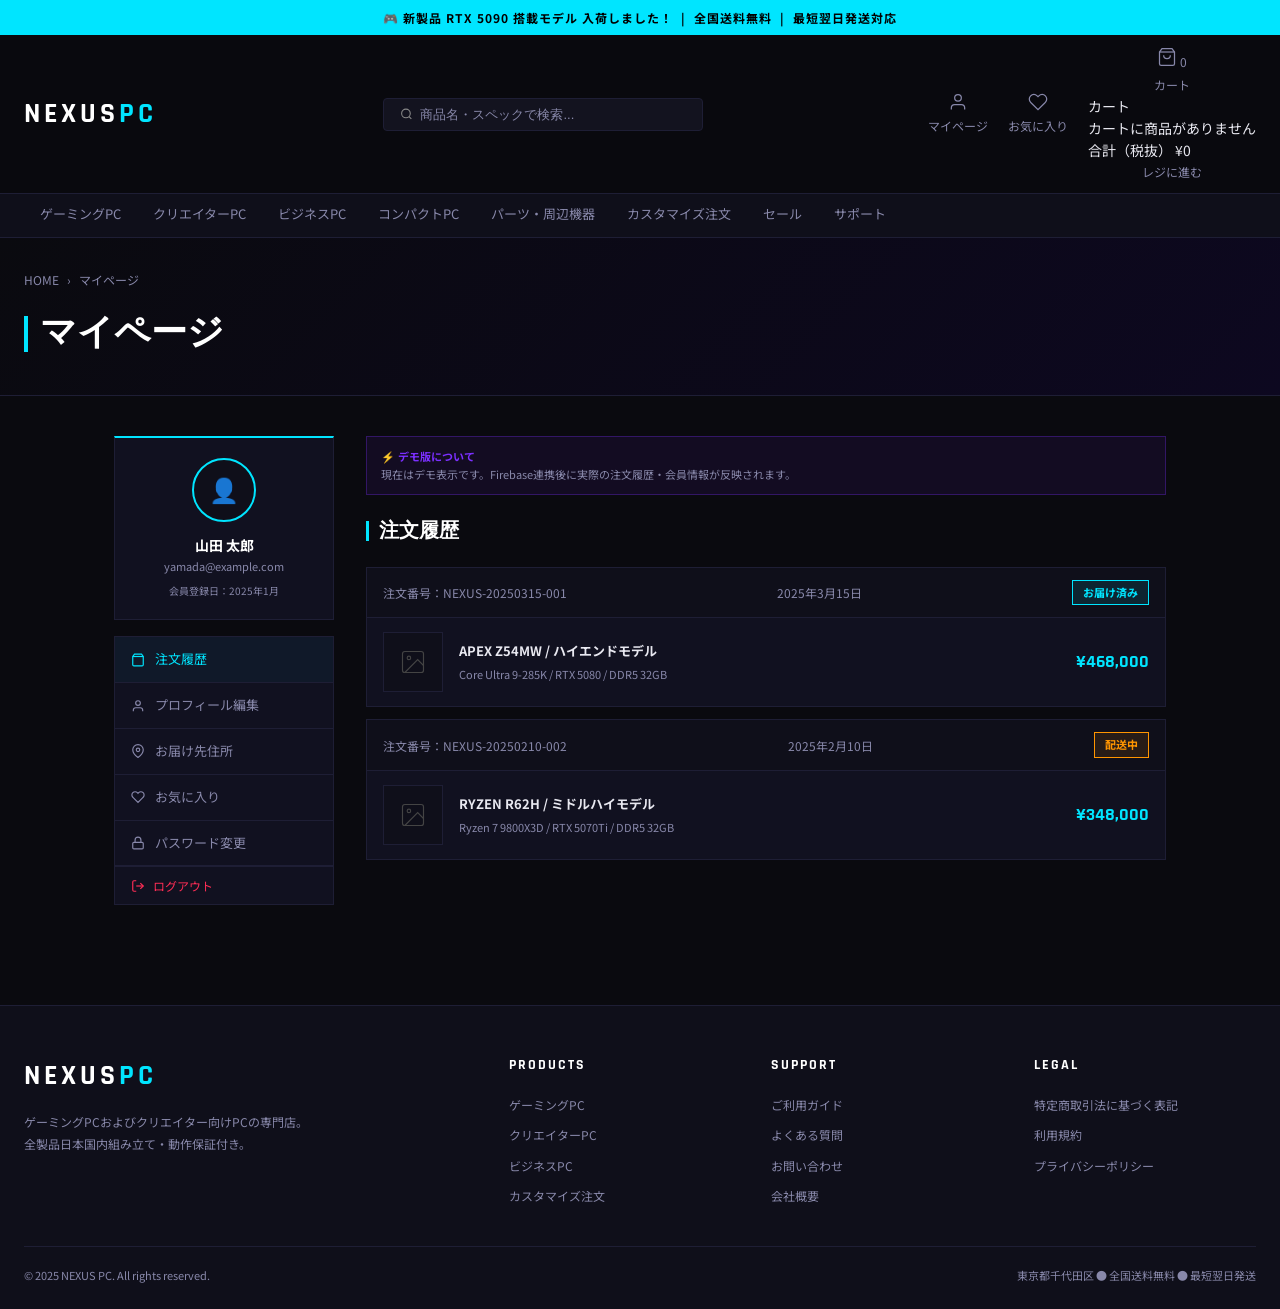
==== mypage.html @ f4cec26b "Add files via upload" ====
<!DOCTYPE html>
<html lang="ja">
<head>
<meta charset="UTF-8">
<meta name="viewport" content="width=device-width, initial-scale=1.0">
<title>マイページ | NEXUS PC</title>
<link href="https://fonts.googleapis.com/css2?family=Rajdhani:wght@500;600;700&family=Noto+Sans+JP:wght@300;400;500;700&display=swap" rel="stylesheet">
<link rel="stylesheet" href="common.css">
<style>
  .mypage-layout {
    max-width: 1100px; margin: 0 auto; padding: 40px 24px;
    display: grid; grid-template-columns: 220px 1fr; gap: 32px;
    align-items: flex-start;
  }

  /* サイドバー */
  .mypage-sidebar { position: sticky; top: 90px; }
  .user-card {
    background: var(--card); border: 1px solid var(--border);
    border-top: 2px solid var(--accent); padding: 20px; margin-bottom: 16px;
    text-align: center;
  }
  .user-avatar {
    width: 64px; height: 64px; border-radius: 50%;
    background: var(--bg2); border: 2px solid var(--accent);
    display: flex; align-items: center; justify-content: center;
    margin: 0 auto 12px; font-size: 24px;
  }
  .user-name { font-size: 14px; font-weight: 700; color: var(--white); margin-bottom: 2px; }
  .user-email { font-size: 11px; color: var(--text2); }
  .user-since { font-size: 10px; color: var(--text2); margin-top: 8px; }

  .mypage-nav { background: var(--card); border: 1px solid var(--border); }
  .nav-item {
    display: flex; align-items: center; gap: 10px;
    padding: 12px 16px; font-size: 13px; color: var(--text2);
    cursor: pointer; border-bottom: 1px solid var(--border);
    transition: all 0.15s; text-decoration: none;
  }
  .nav-item:last-child { border-bottom: none; }
  .nav-item:hover, .nav-item.active { color: var(--accent); background: rgba(0,229,255,0.04); }
  .nav-item svg { flex-shrink: 0; }

  /* メインコンテンツ */
  .mypage-main {}
  .mypage-section { display: none; }
  .mypage-section.active { display: block; }

  .section-title {
    font-family: 'Rajdhani', sans-serif; font-size: 20px; font-weight: 700;
    color: var(--white); margin-bottom: 20px; display: flex; align-items: center; gap: 10px;
  }
  .section-title::before { content: ''; width: 3px; height: 20px; background: var(--accent); display: block; }

  /* 注文履歴 */
  .order-card {
    background: var(--card); border: 1px solid var(--border);
    margin-bottom: 12px; overflow: hidden;
  }
  .order-header {
    display: flex; justify-content: space-between; align-items: center;
    padding: 12px 16px; background: var(--bg2); border-bottom: 1px solid var(--border);
    flex-wrap: wrap; gap: 8px;
  }
  .order-num { font-size: 12px; color: var(--text2); }
  .order-date { font-size: 12px; color: var(--text2); }
  .order-status {
    font-size: 11px; font-weight: 700; padding: 3px 10px;
  }
  .order-status.delivered { background: rgba(0,229,255,0.1); color: var(--accent); border: 1px solid var(--accent); }
  .order-status.shipping { background: rgba(255,149,0,0.1); color: #ff9500; border: 1px solid #ff9500; }
  .order-status.processing { background: rgba(123,47,255,0.1); color: #7b2fff; border: 1px solid #7b2fff; }

  .order-body { padding: 14px 16px; display: flex; gap: 16px; align-items: center; }
  .order-img {
    width: 60px; height: 60px; background: var(--bg2);
    border: 1px solid var(--border); flex-shrink: 0;
    display: flex; align-items: center; justify-content: center;
  }
  .order-info { flex: 1; }
  .order-name { font-size: 13px; font-weight: 700; color: var(--text); margin-bottom: 4px; }
  .order-spec { font-size: 11px; color: var(--text2); }
  .order-price { font-family: 'Rajdhani', sans-serif; font-size: 18px; font-weight: 700; color: var(--accent); }

  /* プロフィール編集 */
  .form-group { margin-bottom: 18px; }
  .form-label { display: block; font-size: 11px; font-weight: 700; color: var(--text2); margin-bottom: 6px; letter-spacing: 1px; text-transform: uppercase; }
  .form-input {
    width: 100%; background: var(--bg3); border: 1px solid var(--border);
    color: var(--text); font-size: 13px; padding: 10px 14px;
    outline: none; transition: border-color 0.2s; font-family: 'Noto Sans JP', sans-serif;
  }
  .form-input:focus { border-color: var(--accent); }
  .form-row { display: grid; grid-template-columns: 1fr 1fr; gap: 16px; }
  .btn-save {
    background: var(--accent); color: #000; border: none;
    font-size: 13px; font-weight: 700; padding: 11px 28px;
    cursor: pointer; transition: background 0.2s;
    clip-path: polygon(8px 0%, 100% 0%, calc(100% - 8px) 100%, 0% 100%);
  }
  .btn-save:hover { background: #33ecff; }

  /* お気に入り */
  .fav-grid { display: grid; grid-template-columns: repeat(3, 1fr); gap: 12px; }
  .fav-card {
    background: var(--card); border: 1px solid var(--border);
    padding: 14px; cursor: pointer; transition: all 0.2s;
  }
  .fav-card:hover { border-color: rgba(0,229,255,0.3); }
  .fav-img {
    width: 100%; height: 100px; background: var(--bg2);
    display: flex; align-items: center; justify-content: center;
    margin-bottom: 10px;
  }
  .fav-name { font-size: 12px; font-weight: 700; color: var(--text); margin-bottom: 4px; }
  .fav-price { font-family: 'Rajdhani', sans-serif; font-size: 16px; font-weight: 700; color: var(--accent); }

  /* デモバナー */
  .demo-note {
    background: rgba(123,47,255,0.08); border: 1px solid rgba(123,47,255,0.3);
    padding: 10px 14px; font-size: 11px; color: var(--text2); margin-bottom: 20px; line-height: 1.7;
  }
  .demo-note strong { color: #7b2fff; }

  .logout-btn {
    display: flex; align-items: center; gap: 8px;
    width: 100%; background: transparent; color: var(--accent3);
    font-size: 12px; padding: 10px 16px; border: none; border-top: 1px solid var(--border);
    cursor: pointer; transition: background 0.15s; font-family: 'Noto Sans JP', sans-serif;
  }
  .logout-btn:hover { background: rgba(255,45,85,0.05); }
</style>
</head>
<body>
<div id="header-mount"></div>

<div class="page-hero" style="padding:32px 24px;">
  <div class="page-hero-inner">
    <div class="breadcrumb"><a href="index.html">HOME</a><span>›</span>マイページ</div>
    <div class="page-title">マイページ</div>
  </div>
</div>

<div class="mypage-layout">

  <!-- サイドバー -->
  <aside class="mypage-sidebar">
    <div class="user-card">
      <div class="user-avatar">👤</div>
      <div class="user-name">山田 太郎</div>
      <div class="user-email">yamada@example.com</div>
      <div class="user-since">会員登録日：2025年1月</div>
    </div>

    <nav class="mypage-nav">
      <a class="nav-item active" onclick="showSection('orders', this)">
        <svg width="14" height="14" fill="none" stroke="currentColor" stroke-width="2" viewBox="0 0 24 24"><path d="M6 2L3 6v14a2 2 0 0 0 2 2h14a2 2 0 0 0 2-2V6l-3-4z"/><line x1="3" y1="6" x2="21" y2="6"/></svg>
        注文履歴
      </a>
      <a class="nav-item" onclick="showSection('profile', this)">
        <svg width="14" height="14" fill="none" stroke="currentColor" stroke-width="2" viewBox="0 0 24 24"><path d="M20 21v-2a4 4 0 0 0-4-4H8a4 4 0 0 0-4 4v2"/><circle cx="12" cy="7" r="4"/></svg>
        プロフィール編集
      </a>
      <a class="nav-item" onclick="showSection('address', this)">
        <svg width="14" height="14" fill="none" stroke="currentColor" stroke-width="2" viewBox="0 0 24 24"><path d="M21 10c0 7-9 13-9 13s-9-6-9-13a9 9 0 0 1 18 0z"/><circle cx="12" cy="10" r="3"/></svg>
        お届け先住所
      </a>
      <a class="nav-item" onclick="showSection('favorites', this)">
        <svg width="14" height="14" fill="none" stroke="currentColor" stroke-width="2" viewBox="0 0 24 24"><path d="M20.84 4.61a5.5 5.5 0 0 0-7.78 0L12 5.67l-1.06-1.06a5.5 5.5 0 0 0-7.78 7.78l1.06 1.06L12 21.23l7.78-7.78 1.06-1.06a5.5 5.5 0 0 0 0-7.78z"/></svg>
        お気に入り
      </a>
      <a class="nav-item" onclick="showSection('password', this)">
        <svg width="14" height="14" fill="none" stroke="currentColor" stroke-width="2" viewBox="0 0 24 24"><rect x="3" y="11" width="18" height="11" rx="2"/><path d="M7 11V7a5 5 0 0 1 10 0v4"/></svg>
        パスワード変更
      </a>
      <button class="logout-btn" onclick="doLogout()">
        <svg width="14" height="14" fill="none" stroke="currentColor" stroke-width="2" viewBox="0 0 24 24"><path d="M9 21H5a2 2 0 0 1-2-2V5a2 2 0 0 1 2-2h4"/><polyline points="16 17 21 12 16 7"/><line x1="21" y1="12" x2="9" y2="12"/></svg>
        ログアウト
      </button>
    </nav>
  </aside>

  <!-- メインコンテンツ -->
  <main class="mypage-main">

    <div class="demo-note">
      <strong>⚡ デモ版について</strong><br>
      現在はデモ表示です。Firebase連携後に実際の注文履歴・会員情報が反映されます。
    </div>

    <!-- 注文履歴 -->
    <div class="mypage-section active" id="section-orders">
      <div class="section-title">注文履歴</div>

      <div class="order-card">
        <div class="order-header">
          <span class="order-num">注文番号：NEXUS-20250315-001</span>
          <span class="order-date">2025年3月15日</span>
          <span class="order-status delivered">お届け済み</span>
        </div>
        <div class="order-body">
          <div class="order-img">
            <svg width="28" height="28" fill="none" stroke="#444" stroke-width="1" viewBox="0 0 24 24"><rect x="3" y="3" width="18" height="18" rx="2"/><circle cx="8.5" cy="8.5" r="1.5"/><polyline points="21 15 16 10 5 21"/></svg>
          </div>
          <div class="order-info">
            <div class="order-name">APEX Z54MW / ハイエンドモデル</div>
            <div class="order-spec">Core Ultra 9-285K / RTX 5080 / DDR5 32GB</div>
          </div>
          <div class="order-price">¥468,000</div>
        </div>
      </div>

      <div class="order-card">
        <div class="order-header">
          <span class="order-num">注文番号：NEXUS-20250210-002</span>
          <span class="order-date">2025年2月10日</span>
          <span class="order-status shipping">配送中</span>
        </div>
        <div class="order-body">
          <div class="order-img">
            <svg width="28" height="28" fill="none" stroke="#444" stroke-width="1" viewBox="0 0 24 24"><rect x="3" y="3" width="18" height="18" rx="2"/><circle cx="8.5" cy="8.5" r="1.5"/><polyline points="21 15 16 10 5 21"/></svg>
          </div>
          <div class="order-info">
            <div class="order-name">RYZEN R62H / ミドルハイモデル</div>
            <div class="order-spec">Ryzen 7 9800X3D / RTX 5070Ti / DDR5 32GB</div>
          </div>
          <div class="order-price">¥348,000</div>
        </div>
      </div>
    </div>

    <!-- プロフィール編集 -->
    <div class="mypage-section" id="section-profile">
      <div class="section-title">プロフィール編集</div>
      <div class="form-row">
        <div class="form-group">
          <label class="form-label">姓</label>
          <input type="text" class="form-input" value="山田">
        </div>
        <div class="form-group">
          <label class="form-label">名</label>
          <input type="text" class="form-input" value="太郎">
        </div>
      </div>
      <div class="form-group">
        <label class="form-label">メールアドレス</label>
        <input type="email" class="form-input" value="yamada@example.com">
      </div>
      <div class="form-group">
        <label class="form-label">電話番号</label>
        <input type="tel" class="form-input" value="090-0000-0000">
      </div>
      <button class="btn-save" onclick="alert('保存しました（デモ）')">変更を保存する</button>
    </div>

    <!-- お届け先住所 -->
    <div class="mypage-section" id="section-address">
      <div class="section-title">お届け先住所</div>
      <div class="form-group">
        <label class="form-label">郵便番号</label>
        <input type="text" class="form-input" value="100-0001" style="max-width:200px;">
      </div>
      <div class="form-group">
        <label class="form-label">都道府県</label>
        <input type="text" class="form-input" value="東京都" style="max-width:200px;">
      </div>
      <div class="form-group">
        <label class="form-label">市区町村・番地</label>
        <input type="text" class="form-input" value="千代田区〇〇 0-0-0">
      </div>
      <div class="form-group">
        <label class="form-label">建物名・部屋番号</label>
        <input type="text" class="form-input" placeholder="任意">
      </div>
      <button class="btn-save" onclick="alert('保存しました（デモ）')">変更を保存する</button>
    </div>

    <!-- お気に入り -->
    <div class="mypage-section" id="section-favorites">
      <div class="section-title">お気に入り</div>
      <div class="fav-grid">
        <div class="fav-card" onclick="location.href='product-detail.html'">
          <div class="fav-img"><svg width="32" height="32" fill="none" stroke="#444" stroke-width="1" viewBox="0 0 24 24"><rect x="3" y="3" width="18" height="18" rx="2"/><circle cx="8.5" cy="8.5" r="1.5"/><polyline points="21 15 16 10 5 21"/></svg></div>
          <div class="fav-name">APEX Z54MW</div>
          <div class="fav-price">¥468,000</div>
        </div>
        <div class="fav-card" onclick="location.href='product-detail.html'">
          <div class="fav-img"><svg width="32" height="32" fill="none" stroke="#444" stroke-width="1" viewBox="0 0 24 24"><rect x="3" y="3" width="18" height="18" rx="2"/><circle cx="8.5" cy="8.5" r="1.5"/><polyline points="21 15 16 10 5 21"/></svg></div>
          <div class="fav-name">RYZEN R62H</div>
          <div class="fav-price">¥348,000</div>
        </div>
      </div>
    </div>

    <!-- パスワード変更 -->
    <div class="mypage-section" id="section-password">
      <div class="section-title">パスワード変更</div>
      <div class="form-group">
        <label class="form-label">現在のパスワード</label>
        <input type="password" class="form-input" placeholder="現在のパスワード">
      </div>
      <div class="form-group">
        <label class="form-label">新しいパスワード</label>
        <input type="password" class="form-input" placeholder="8文字以上">
      </div>
      <div class="form-group">
        <label class="form-label">新しいパスワード（確認）</label>
        <input type="password" class="form-input" placeholder="もう一度入力">
      </div>
      <button class="btn-save" onclick="alert('変更しました（デモ）')">パスワードを変更する</button>
    </div>

  </main>
</div>

<div id="footer-mount"></div>
<script src="shared.js"></script>
<script>
  document.getElementById('header-mount').innerHTML = renderHeader();
  document.getElementById('footer-mount').innerHTML = renderFooter();
  injectCartDropdown();

  function showSection(name, el) {
    document.querySelectorAll('.mypage-section').forEach(s => s.classList.remove('active'));
    document.querySelectorAll('.nav-item').forEach(n => n.classList.remove('active'));
    document.getElementById('section-' + name).classList.add('active');
    el.classList.add('active');
  }

  function doLogout() {
    // ★ Firebase連携時: firebase.auth().signOut()
    if (confirm('ログアウトしますか？')) location.href = 'index.html';
  }
</script>
</body>
</html>
---- common.css ----
:root {
  --bg: #0a0a0f;
  --bg2: #0f0f1a;
  --bg3: #13131f;
  --card: #111120;
  --border: #1e1e35;
  --accent: #00e5ff;
  --accent2: #7b2fff;
  --accent3: #ff2d55;
  --text: #e8e8f0;
  --text2: #8888aa;
  --white: #ffffff;
}

* { margin: 0; padding: 0; box-sizing: border-box; }

body {
  background: var(--bg);
  color: var(--text);
  font-family: 'Noto Sans JP', sans-serif;
  font-size: 14px;
  line-height: 1.6;
}

/* HEADER */
header {
  background: rgba(10,10,15,0.97);
  border-bottom: 1px solid var(--border);
  position: sticky;
  top: 0;
  z-index: 100;
  backdrop-filter: blur(10px);
}

.header-top {
  display: flex;
  align-items: center;
  justify-content: space-between;
  padding: 12px 24px;
  max-width: 1400px;
  margin: 0 auto;
}

.logo {
  font-family: 'Rajdhani', sans-serif;
  font-size: 28px;
  font-weight: 700;
  color: var(--white);
  letter-spacing: 4px;
  text-decoration: none;
}
.logo span { color: var(--accent); }

.header-search {
  display: flex;
  align-items: center;
  background: var(--bg3);
  border: 1px solid var(--border);
  border-radius: 4px;
  padding: 8px 16px;
  width: 320px;
  gap: 8px;
}
.header-search input {
  background: none; border: none; outline: none;
  color: var(--text); font-size: 13px; width: 100%;
}
.header-search input::placeholder { color: var(--text2); }

.header-actions { display: flex; align-items: center; gap: 20px; }
.header-actions a {
  color: var(--text2); text-decoration: none; font-size: 12px;
  display: flex; flex-direction: column; align-items: center; gap: 4px;
  transition: color 0.2s;
}
.header-actions a:hover { color: var(--accent); }

.nav-bar { background: var(--bg2); border-top: 1px solid var(--border); }
.nav-inner {
  max-width: 1400px; margin: 0 auto;
  display: flex; padding: 0 24px;
}
.nav-inner a {
  color: var(--text2); text-decoration: none; font-size: 13px;
  padding: 10px 16px; display: block;
  border-bottom: 2px solid transparent; transition: all 0.2s; white-space: nowrap;
}
.nav-inner a:hover, .nav-inner a.active { color: var(--accent); border-bottom-color: var(--accent); }

/* FOOTER */
footer {
  background: var(--bg2);
  border-top: 1px solid var(--border);
  padding: 48px 24px 24px;
  margin-top: 60px;
}
.footer-inner { max-width: 1400px; margin: 0 auto; }
.footer-grid {
  display: grid;
  grid-template-columns: 2fr 1fr 1fr 1fr;
  gap: 40px; margin-bottom: 40px;
}
.footer-brand p { font-size: 12px; color: var(--text2); line-height: 1.8; margin-top: 12px; }
.footer-col h4 {
  font-family: 'Rajdhani', sans-serif; font-size: 14px; font-weight: 700;
  color: var(--white); letter-spacing: 2px; margin-bottom: 16px;
}
.footer-col ul { list-style: none; display: flex; flex-direction: column; gap: 8px; }
.footer-col a { font-size: 12px; color: var(--text2); text-decoration: none; transition: color 0.2s; }
.footer-col a:hover { color: var(--accent); }
.footer-bottom {
  border-top: 1px solid var(--border); padding-top: 20px;
  display: flex; justify-content: space-between; align-items: center;
}
.footer-bottom p { font-size: 11px; color: var(--text2); }

/* COMMON PAGE LAYOUT */
.page-hero {
  background: linear-gradient(135deg, #0a0a0f, #0d0820);
  border-bottom: 1px solid var(--border);
  padding: 48px 24px;
}
.page-hero-inner { max-width: 1400px; margin: 0 auto; }
.breadcrumb { font-size: 12px; color: var(--text2); margin-bottom: 16px; }
.breadcrumb a { color: var(--text2); text-decoration: none; }
.breadcrumb a:hover { color: var(--accent); }
.breadcrumb span { margin: 0 8px; }
.page-title {
  font-family: 'Rajdhani', sans-serif;
  font-size: 36px; font-weight: 700; color: var(--white);
  display: flex; align-items: center; gap: 12px;
}
.page-title::before {
  content: ''; width: 4px; height: 36px;
  background: var(--accent); display: block;
}

.page-content { max-width: 900px; margin: 0 auto; padding: 48px 24px; }

.section-block { margin-bottom: 40px; }
.section-block h2 {
  font-family: 'Rajdhani', sans-serif; font-size: 18px; font-weight: 700;
  color: var(--white); margin-bottom: 16px; padding-bottom: 8px;
  border-bottom: 1px solid var(--border);
}
.section-block h3 { font-size: 14px; font-weight: 700; color: var(--text); margin: 16px 0 8px; }
.section-block p { color: var(--text2); font-size: 13px; line-height: 2; margin-bottom: 12px; }
.section-block ul, .section-block ol {
  color: var(--text2); font-size: 13px; line-height: 2;
  padding-left: 20px; margin-bottom: 12px;
}
.section-block table {
  width: 100%; border-collapse: collapse; font-size: 13px; margin-bottom: 16px;
}
.section-block table th {
  background: var(--bg2); color: var(--text); padding: 10px 16px;
  border: 1px solid var(--border); text-align: left; font-weight: 700; white-space: nowrap;
  width: 180px;
}
.section-block table td {
  color: var(--text2); padding: 10px 16px; border: 1px solid var(--border); line-height: 1.8;
}

/* NOTICE BAR */
.notice-bar {
  background: var(--accent); color: #000; font-size: 12px;
  font-weight: 700; text-align: center; padding: 8px; letter-spacing: 1px;
}

/* BTN */
.btn-primary {
  background: var(--accent); color: #000; font-weight: 700; font-size: 13px;
  padding: 12px 28px; border: none; cursor: pointer; text-decoration: none;
  display: inline-block;
  clip-path: polygon(8px 0%, 100% 0%, calc(100% - 8px) 100%, 0% 100%);
  transition: all 0.2s;
}
.btn-primary:hover { background: #33ecff; }
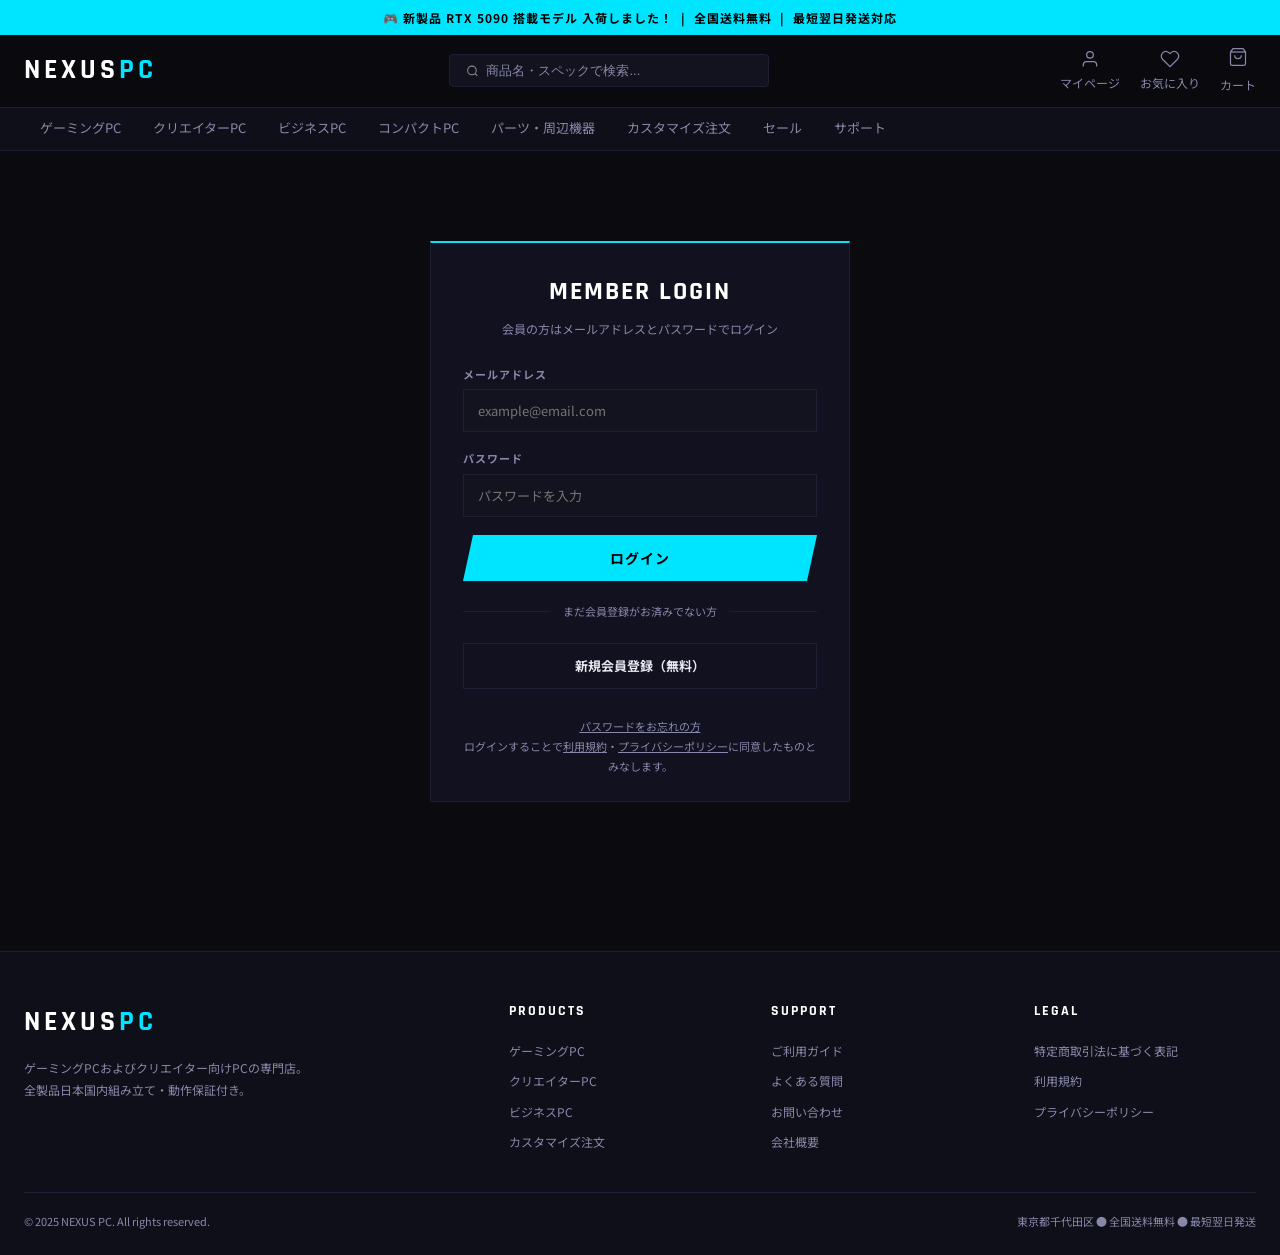
==== commit 9c96d33f: "ログイン・新規会員登録ページを追加し認証フローを実装 - login.html: ログインフォーム＋新規登録へのリンク - register.html: 会員登録フォーム（姓名・メール・パスワード） " ====
--- a/mypage.html
+++ b/mypage.html
@@ -316,6 +316,17 @@
 <div id="footer-mount"></div>
 <script src="shared.js"></script>
 <script>
+  // 未ログインはログインページへ
+  const nexusUser = getUser();
+  if (!nexusUser) {
+    location.href = 'login.html';
+  } else {
+    // ユーザー情報を反映
+    document.querySelector('.user-name').textContent = nexusUser.name;
+    document.querySelector('.user-email').textContent = nexusUser.email;
+    if (nexusUser.since) document.querySelector('.user-since').textContent = '会員登録日：' + nexusUser.since;
+  }
+
   document.getElementById('header-mount').innerHTML = renderHeader();
   document.getElementById('footer-mount').innerHTML = renderFooter();
   injectCartDropdown();
@@ -329,7 +340,10 @@
 
   function doLogout() {
     // ★ Firebase連携時: firebase.auth().signOut()
-    if (confirm('ログアウトしますか？')) location.href = 'index.html';
+    if (confirm('ログアウトしますか？')) {
+      localStorage.removeItem('nexus_user');
+      location.href = 'index.html';
+    }
   }
 </script>
 </body>
--- a/common.css
+++ b/common.css
@@ -176,3 +176,133 @@
   transition: all 0.2s;
 }
 .btn-primary:hover { background: #33ecff; }
+
+/* MEMBER DROPDOWN */
+.member-dropdown-wrap {
+  position: relative;
+}
+.member-dropdown-wrap > a {
+  color: var(--text2); text-decoration: none; font-size: 12px;
+  display: flex; flex-direction: column; align-items: center; gap: 4px;
+  transition: color 0.2s; cursor: pointer;
+}
+.member-dropdown-wrap > a:hover { color: var(--accent); }
+
+.member-dropdown {
+  position: absolute; top: calc(100% + 12px); right: 0;
+  width: 240px;
+  background: var(--card); border: 1px solid var(--border);
+  border-top: 2px solid var(--accent2);
+  z-index: 200;
+  opacity: 0; pointer-events: none;
+  transform: translateY(-8px); transition: opacity 0.2s, transform 0.2s;
+}
+.member-dropdown.open {
+  opacity: 1; pointer-events: auto; transform: translateY(0);
+}
+
+.member-dropdown-header {
+  font-family: 'Rajdhani', sans-serif; font-size: 13px; font-weight: 700;
+  color: var(--white); padding: 12px 16px;
+  border-bottom: 1px solid var(--border); letter-spacing: 1px;
+}
+
+.member-dropdown-body {
+  padding: 16px; display: flex; flex-direction: column; gap: 10px;
+}
+
+.btn-member-login, .btn-member-register {
+  display: flex; align-items: center; gap: 8px;
+  padding: 10px 16px; font-size: 13px; font-weight: 700;
+  text-decoration: none; text-align: center; justify-content: center;
+  cursor: pointer; transition: all 0.2s;
+}
+.btn-member-login {
+  background: var(--accent); color: #000;
+  clip-path: polygon(6px 0%, 100% 0%, calc(100% - 6px) 100%, 0% 100%);
+}
+.btn-member-login:hover { background: #33ecff; }
+
+.btn-member-register {
+  background: transparent; color: var(--text);
+  border: 1px solid var(--border);
+}
+.btn-member-register:hover { border-color: var(--accent2); color: var(--accent2); }
+
+.member-dropdown-footer {
+  padding: 10px 16px 14px; border-top: 1px solid var(--border);
+}
+.member-dropdown-footer a {
+  font-size: 11px; color: var(--text2); text-decoration: none;
+  line-height: 1.6; display: block; text-align: center;
+}
+.member-dropdown-footer a:hover { color: var(--accent); }
+
+/* CART DROPDOWN */
+.cart-dropdown-wrap { position: relative; }
+.cart-badge {
+  position: absolute; top: -6px; right: -8px;
+  background: var(--accent3); color: #fff; font-size: 10px; font-weight: 700;
+  width: 18px; height: 18px; border-radius: 50%;
+  display: none; align-items: center; justify-content: center;
+}
+.cart-badge.show { display: flex; }
+
+.cart-dropdown {
+  position: absolute; top: calc(100% + 12px); right: 0;
+  width: 320px;
+  background: var(--card); border: 1px solid var(--border);
+  border-top: 2px solid var(--accent);
+  z-index: 200;
+  opacity: 0; pointer-events: none;
+  transform: translateY(-8px); transition: opacity 0.2s, transform 0.2s;
+}
+.cart-dropdown.open {
+  opacity: 1; pointer-events: auto; transform: translateY(0);
+}
+.cart-dropdown-header {
+  font-family: 'Rajdhani', sans-serif; font-size: 13px; font-weight: 700;
+  color: var(--white); padding: 12px 16px;
+  border-bottom: 1px solid var(--border); letter-spacing: 1px;
+  display: flex; justify-content: space-between; align-items: center;
+}
+.cart-items { max-height: 280px; overflow-y: auto; padding: 8px 0; }
+.cart-empty { padding: 24px 16px; text-align: center; font-size: 12px; color: var(--text2); }
+.cart-item {
+  display: flex; align-items: flex-start; gap: 10px;
+  padding: 10px 16px; border-bottom: 1px solid var(--border);
+}
+.cart-item-img {
+  width: 48px; height: 48px; flex-shrink: 0;
+  background: var(--bg2); display: flex; align-items: center; justify-content: center;
+  overflow: hidden;
+}
+.cart-item-img img { width: 100%; height: 100%; object-fit: cover; }
+.cart-item-info { flex: 1; min-width: 0; }
+.cart-item-name { font-size: 11px; color: var(--text); line-height: 1.4; margin-bottom: 4px;
+  white-space: nowrap; overflow: hidden; text-overflow: ellipsis; }
+.cart-item-price { font-size: 13px; font-weight: 700; color: var(--accent); font-family: 'Rajdhani',sans-serif; }
+.cart-item-qty { display: flex; align-items: center; gap: 6px; margin-top: 6px; }
+.qty-btn {
+  background: var(--bg3); border: 1px solid var(--border); color: var(--text);
+  width: 20px; height: 20px; font-size: 13px; cursor: pointer; display: flex;
+  align-items: center; justify-content: center; transition: all 0.2s;
+}
+.qty-btn:hover { border-color: var(--accent); color: var(--accent); }
+.qty-num { font-size: 12px; color: var(--text); min-width: 16px; text-align: center; }
+.cart-item-del {
+  background: none; border: none; color: var(--text2); font-size: 16px;
+  cursor: pointer; padding: 0 4px; transition: color 0.2s; flex-shrink: 0;
+}
+.cart-item-del:hover { color: var(--accent3); }
+.cart-dropdown-footer { padding: 12px 16px; border-top: 1px solid var(--border); }
+.cart-total { display: flex; justify-content: space-between; align-items: center; margin-bottom: 12px; }
+.cart-total-label { font-size: 12px; color: var(--text2); }
+.cart-total-price { font-family: 'Rajdhani',sans-serif; font-size: 20px; font-weight: 700; color: var(--accent); }
+.btn-checkout {
+  display: block; width: 100%; padding: 10px; text-align: center;
+  background: var(--accent); color: #000; font-size: 13px; font-weight: 700;
+  text-decoration: none; transition: all 0.2s;
+  clip-path: polygon(6px 0%, 100% 0%, calc(100% - 6px) 100%, 0% 100%);
+}
+.btn-checkout:hover { background: #33ecff; }
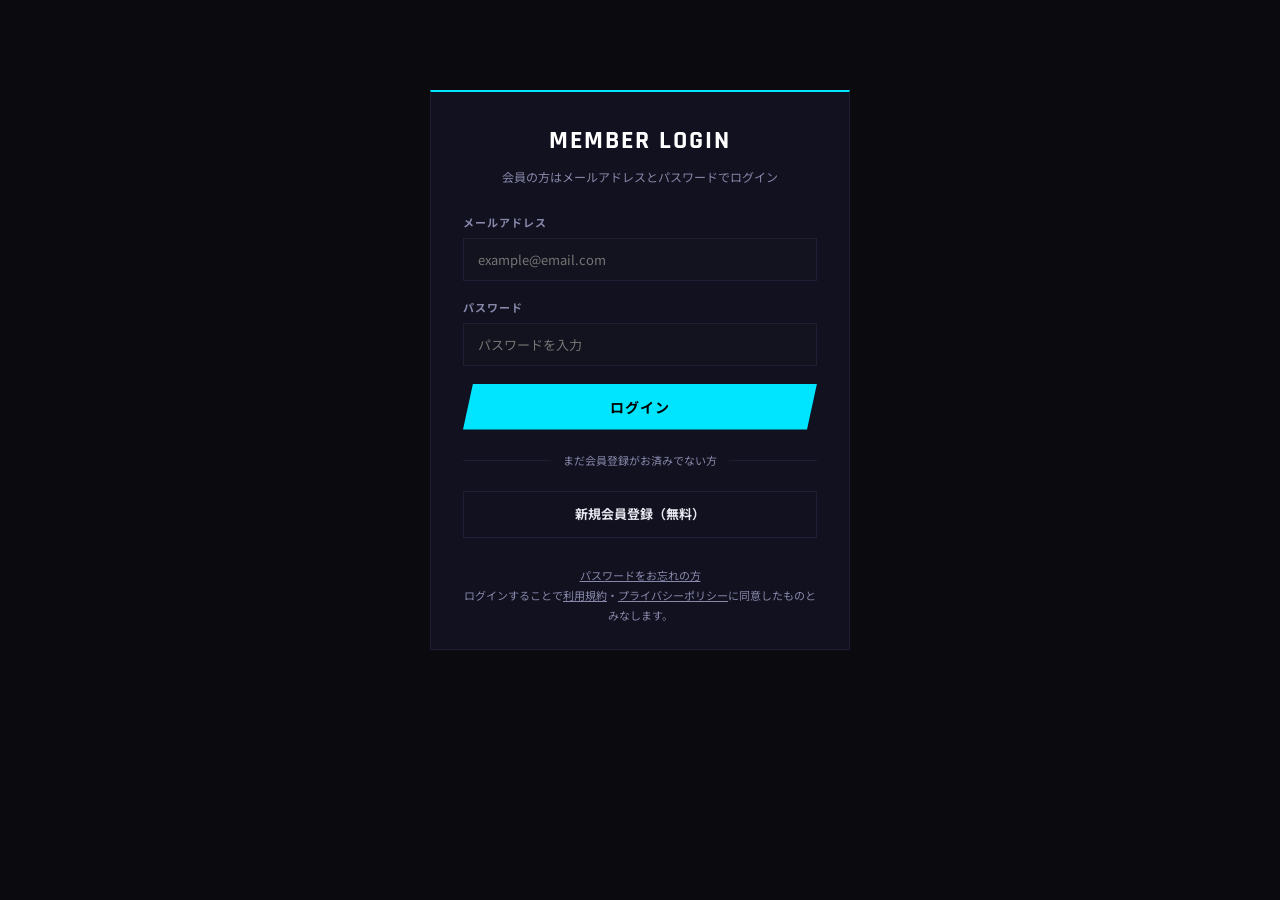
==== commit 181b9cd9: "GitHubアカウント切り替え機能を実装 - 複数アカウントをlocalStorageに保存する仕組みを追加 - ヘッダードロップダウンにアカウント一覧と切り替えUIを追加 - 「別アカウントを追加」" ====
--- a/mypage.html
+++ b/mypage.html
@@ -340,10 +340,7 @@
 
   function doLogout() {
     // ★ Firebase連携時: firebase.auth().signOut()
-    if (confirm('ログアウトしますか？')) {
-      localStorage.removeItem('nexus_user');
-      location.href = 'index.html';
-    }
+    doLogoutFromHeader();
   }
 </script>
 </body>
--- a/common.css
+++ b/common.css
@@ -190,7 +190,7 @@
 
 .member-dropdown {
   position: absolute; top: calc(100% + 12px); right: 0;
-  width: 240px;
+  width: 280px;
   background: var(--card); border: 1px solid var(--border);
   border-top: 2px solid var(--accent2);
   z-index: 200;
@@ -237,6 +237,36 @@
   line-height: 1.6; display: block; text-align: center;
 }
 .member-dropdown-footer a:hover { color: var(--accent); }
+
+/* ACCOUNT SWITCHER */
+.acct-list { max-height: 180px; overflow-y: auto; }
+.acct-item {
+  display: flex; align-items: center; gap: 10px;
+  padding: 10px 16px; cursor: pointer; transition: background 0.15s;
+  border-bottom: 1px solid var(--border);
+}
+.acct-item:last-child { border-bottom: none; }
+.acct-item:not(.active):hover { background: rgba(0,229,255,0.04); }
+.acct-item.active { cursor: default; }
+.acct-avatar {
+  width: 32px; height: 32px; border-radius: 50%; flex-shrink: 0;
+  background: var(--accent2); color: #fff; font-size: 13px; font-weight: 700;
+  display: flex; align-items: center; justify-content: center;
+}
+.acct-item.active .acct-avatar { background: var(--accent); color: #000; }
+.acct-info { flex: 1; min-width: 0; }
+.acct-name { font-size: 12px; font-weight: 700; color: var(--text); white-space: nowrap; overflow: hidden; text-overflow: ellipsis; }
+.acct-email { font-size: 10px; color: var(--text2); white-space: nowrap; overflow: hidden; text-overflow: ellipsis; }
+.acct-check { font-size: 12px; color: var(--accent); font-weight: 700; flex-shrink: 0; }
+.acct-actions {
+  padding: 8px 16px; border-top: 1px solid var(--border);
+  border-bottom: 1px solid var(--border);
+}
+.acct-add-btn {
+  display: flex; align-items: center; gap: 6px;
+  font-size: 12px; color: var(--text2); text-decoration: none; transition: color 0.2s;
+}
+.acct-add-btn:hover { color: var(--accent); }
 
 /* CART DROPDOWN */
 .cart-dropdown-wrap { position: relative; }
